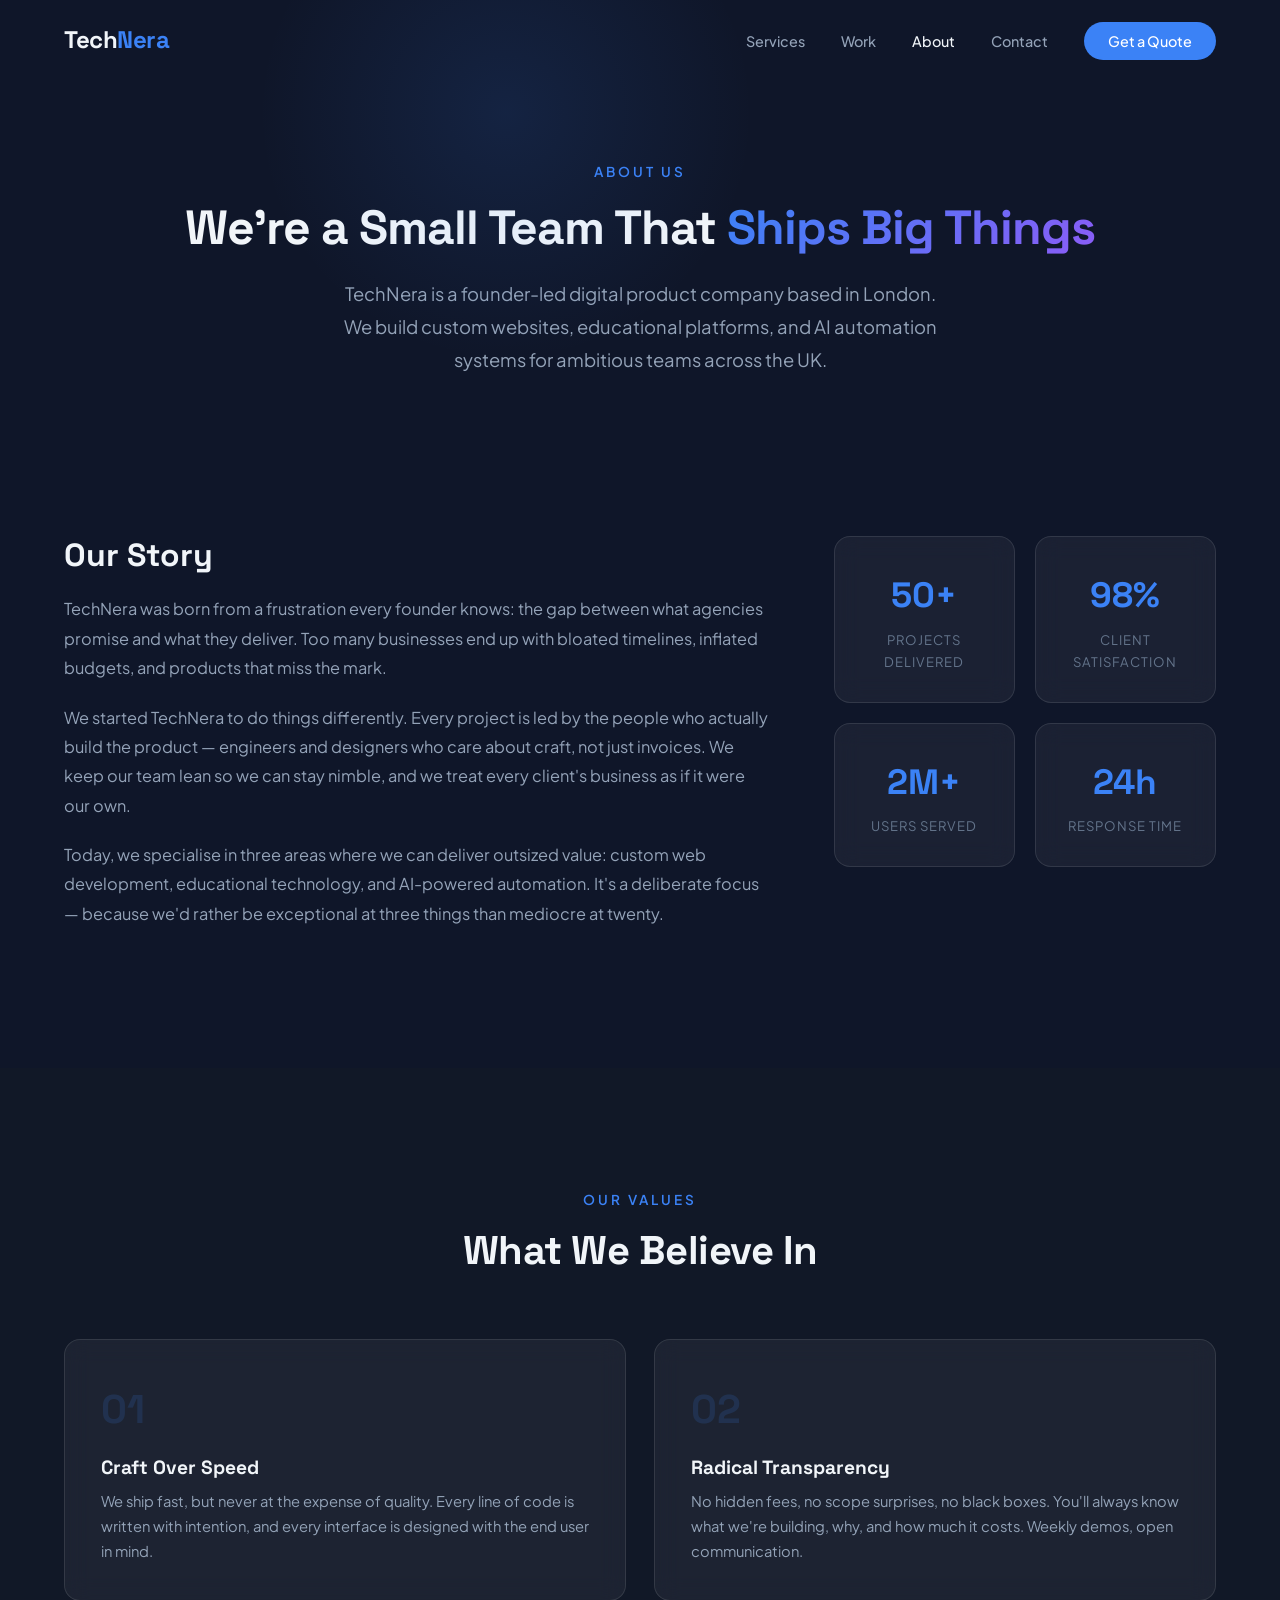
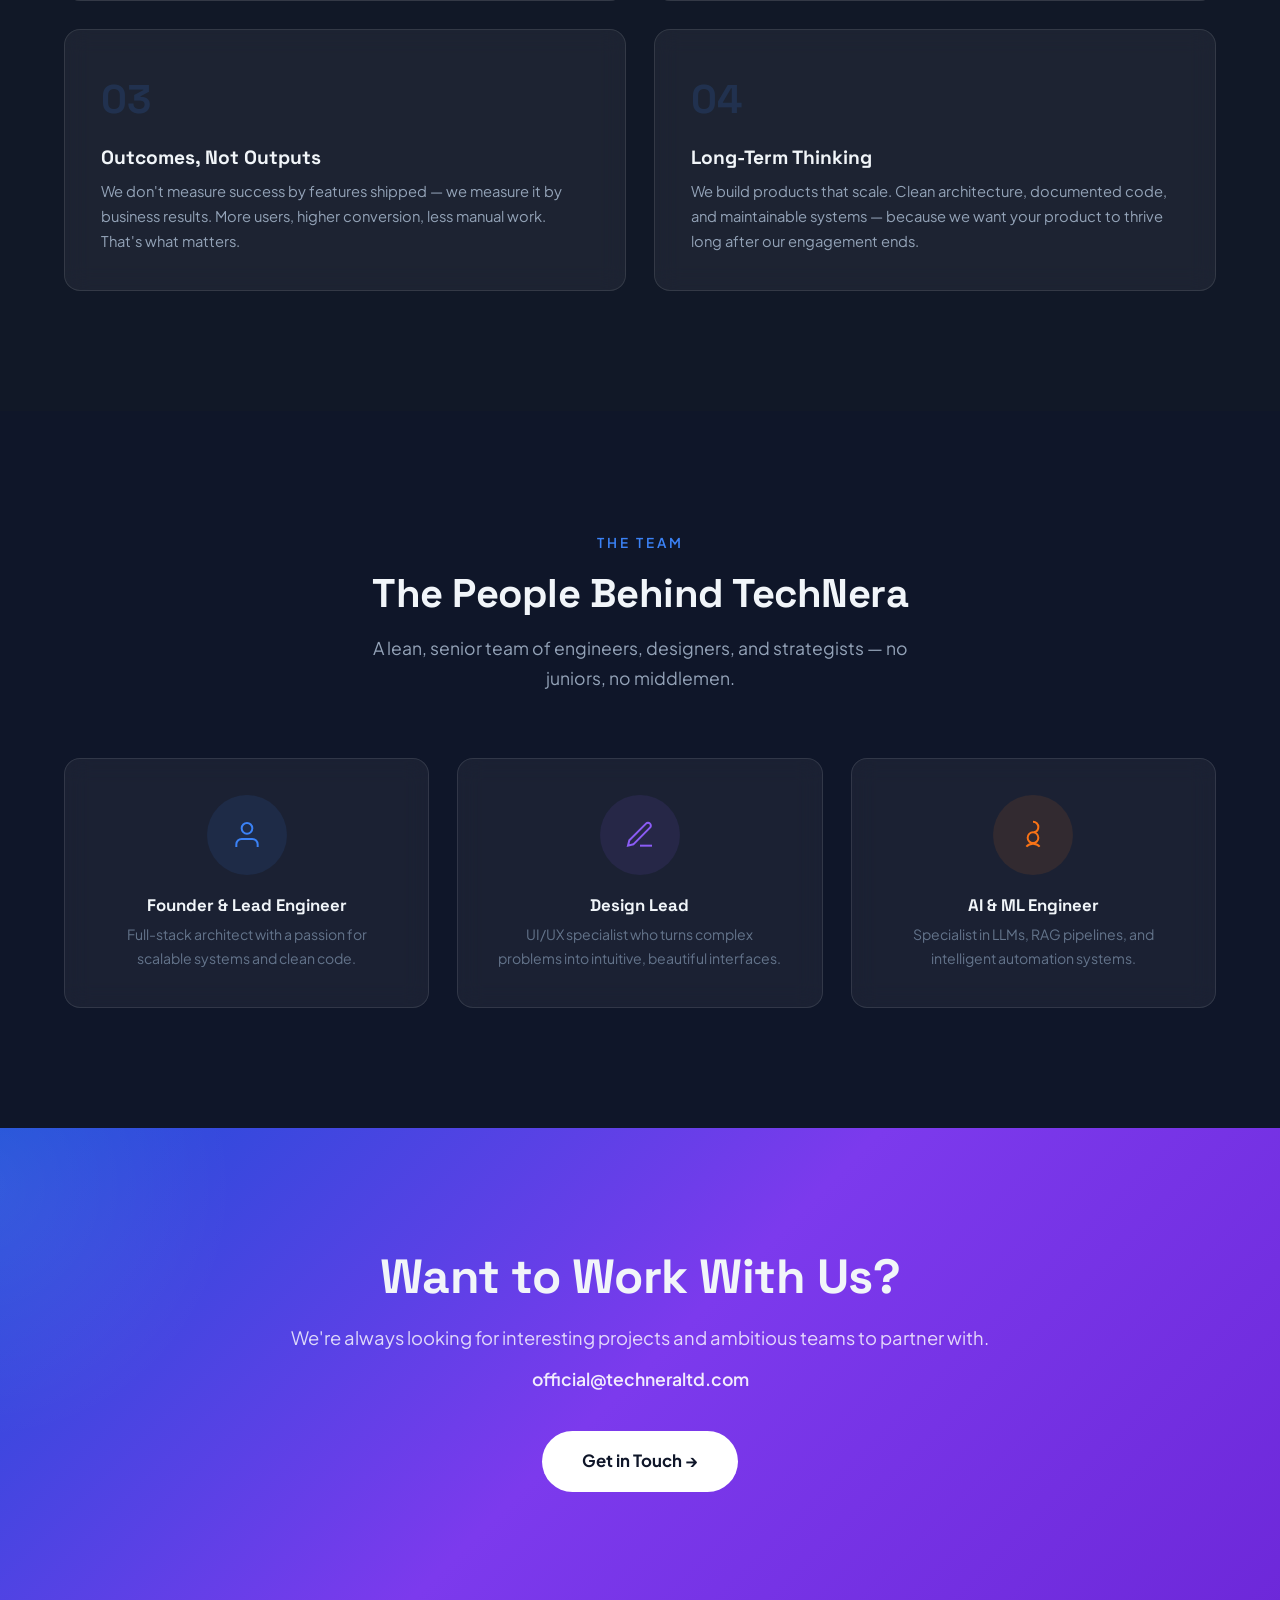
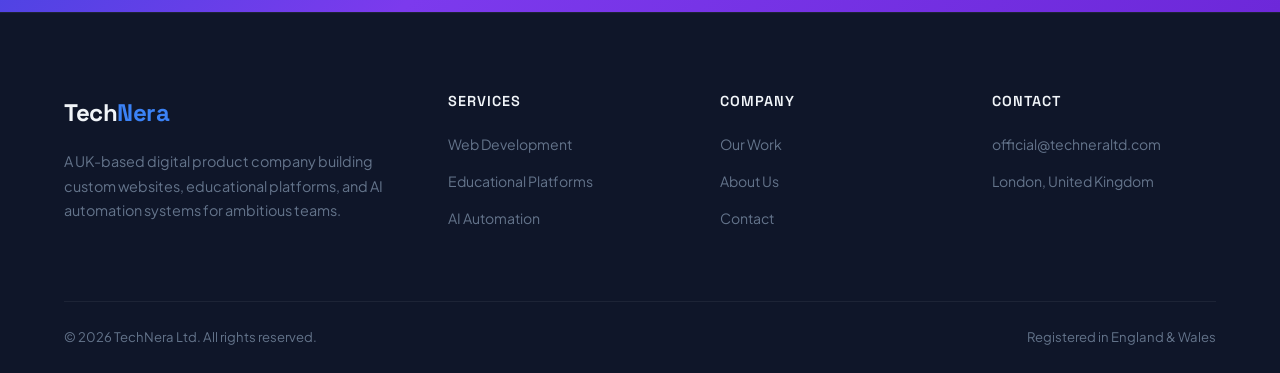
==== about.html @ 90873e56 "Initial commit: TechNera Ltd complete website Full multi-page website for TechNera Ltd including: - " ====
<!DOCTYPE html>
<html lang="en">
<head>
    <meta charset="UTF-8">
    <meta name="viewport" content="width=device-width, initial-scale=1.0">
    <title>About — TechNera Ltd</title>
    <meta name="description" content="Learn about TechNera Ltd — a founder-led UK digital product company building websites, educational platforms, and AI systems.">
    <link rel="preconnect" href="https://fonts.googleapis.com">
    <link rel="preconnect" href="https://fonts.gstatic.com" crossorigin>
    <link href="https://fonts.googleapis.com/css2?family=Plus+Jakarta+Sans:wght@400;500;600;700;800&family=Space+Grotesk:wght@500;600;700&display=swap" rel="stylesheet">
    <link rel="stylesheet" href="styles.css">
</head>
<body>

    <!-- NAVIGATION -->
    <nav class="nav" id="nav">
        <div class="container">
            <a href="index.html" class="nav-logo">Tech<span>Nera</span></a>
            <ul class="nav-links" id="navLinks">
                <li><a href="services.html">Services</a></li>
                <li><a href="work.html">Work</a></li>
                <li><a href="about.html" class="active">About</a></li>
                <li><a href="contact.html">Contact</a></li>
                <li><a href="contact.html" class="nav-cta">Get a Quote</a></li>
            </ul>
            <button class="mobile-toggle" id="mobileToggle" aria-label="Toggle navigation">
                <span></span><span></span><span></span>
            </button>
        </div>
    </nav>

    <!-- PAGE HERO -->
    <section class="page-hero">
        <div class="container">
            <span class="section-label">About Us</span>
            <h1>We're a Small Team That <span class="highlight">Ships Big Things</span></h1>
            <p class="page-hero-sub">TechNera is a founder-led digital product company based in London. We build custom websites, educational platforms, and AI automation systems for ambitious teams across the UK.</p>
        </div>
    </section>

    <!-- STORY -->
    <section class="about-story">
        <div class="container">
            <div class="story-grid reveal">
                <div class="story-content">
                    <h2>Our Story</h2>
                    <p>TechNera was born from a frustration every founder knows: the gap between what agencies promise and what they deliver. Too many businesses end up with bloated timelines, inflated budgets, and products that miss the mark.</p>
                    <p>We started TechNera to do things differently. Every project is led by the people who actually build the product — engineers and designers who care about craft, not just invoices. We keep our team lean so we can stay nimble, and we treat every client's business as if it were our own.</p>
                    <p>Today, we specialise in three areas where we can deliver outsized value: custom web development, educational technology, and AI-powered automation. It's a deliberate focus — because we'd rather be exceptional at three things than mediocre at twenty.</p>
                </div>
                <div class="story-stats">
                    <div class="stat-card reveal">
                        <div class="stat-number">50+</div>
                        <div class="stat-label">Projects Delivered</div>
                    </div>
                    <div class="stat-card reveal">
                        <div class="stat-number">98%</div>
                        <div class="stat-label">Client Satisfaction</div>
                    </div>
                    <div class="stat-card reveal">
                        <div class="stat-number">2M+</div>
                        <div class="stat-label">Users Served</div>
                    </div>
                    <div class="stat-card reveal">
                        <div class="stat-number">24h</div>
                        <div class="stat-label">Response Time</div>
                    </div>
                </div>
            </div>
        </div>
    </section>

    <!-- VALUES -->
    <section class="about-values">
        <div class="container">
            <div class="section-header reveal">
                <span class="section-label">Our Values</span>
                <h2>What We Believe In</h2>
            </div>
            <div class="values-grid">
                <div class="value-card reveal">
                    <div class="value-number">01</div>
                    <h3>Craft Over Speed</h3>
                    <p>We ship fast, but never at the expense of quality. Every line of code is written with intention, and every interface is designed with the end user in mind.</p>
                </div>
                <div class="value-card reveal">
                    <div class="value-number">02</div>
                    <h3>Radical Transparency</h3>
                    <p>No hidden fees, no scope surprises, no black boxes. You'll always know what we're building, why, and how much it costs. Weekly demos, open communication.</p>
                </div>
                <div class="value-card reveal">
                    <div class="value-number">03</div>
                    <h3>Outcomes, Not Outputs</h3>
                    <p>We don't measure success by features shipped — we measure it by business results. More users, higher conversion, less manual work. That's what matters.</p>
                </div>
                <div class="value-card reveal">
                    <div class="value-number">04</div>
                    <h3>Long-Term Thinking</h3>
                    <p>We build products that scale. Clean architecture, documented code, and maintainable systems — because we want your product to thrive long after our engagement ends.</p>
                </div>
            </div>
        </div>
    </section>

    <!-- TEAM -->
    <section class="about-team">
        <div class="container">
            <div class="section-header reveal">
                <span class="section-label">The Team</span>
                <h2>The People Behind TechNera</h2>
                <p>A lean, senior team of engineers, designers, and strategists — no juniors, no middlemen.</p>
            </div>
            <div class="team-grid">
                <div class="team-card reveal">
                    <div class="team-avatar">
                        <div class="avatar-placeholder">
                            <svg width="32" height="32" viewBox="0 0 24 24" fill="none" stroke="#3b82f6" stroke-width="1.5"><path d="M20 21v-2a4 4 0 0 0-4-4H8a4 4 0 0 0-4 4v2"/><circle cx="12" cy="7" r="4"/></svg>
                        </div>
                    </div>
                    <h4>Founder & Lead Engineer</h4>
                    <p>Full-stack architect with a passion for scalable systems and clean code.</p>
                </div>
                <div class="team-card reveal">
                    <div class="team-avatar">
                        <div class="avatar-placeholder purple">
                            <svg width="32" height="32" viewBox="0 0 24 24" fill="none" stroke="#8b5cf6" stroke-width="1.5"><path d="M12 20h9"/><path d="M16.5 3.5a2.121 2.121 0 0 1 3 3L7 19l-4 1 1-4L16.5 3.5z"/></svg>
                        </div>
                    </div>
                    <h4>Design Lead</h4>
                    <p>UI/UX specialist who turns complex problems into intuitive, beautiful interfaces.</p>
                </div>
                <div class="team-card reveal">
                    <div class="team-avatar">
                        <div class="avatar-placeholder coral">
                            <svg width="32" height="32" viewBox="0 0 24 24" fill="none" stroke="#f97316" stroke-width="1.5"><path d="M12 2a4 4 0 0 1 4 4c0 1.95-1.4 3.58-3.25 3.93"/><circle cx="12" cy="14" r="4"/><path d="M7 20.7a7 7 0 0 1 10 0"/></svg>
                        </div>
                    </div>
                    <h4>AI & ML Engineer</h4>
                    <p>Specialist in LLMs, RAG pipelines, and intelligent automation systems.</p>
                </div>
            </div>
        </div>
    </section>

    <!-- CTA -->
    <section class="contact-cta">
        <div class="container">
            <h2>Want to Work With Us?</h2>
            <p>We're always looking for interesting projects and ambitious teams to partner with.</p>
            <a href="mailto:official@techneraltd.com" class="contact-email">official@techneraltd.com</a>
            <a href="contact.html" class="btn-white">Get in Touch &rarr;</a>
        </div>
    </section>

    <!-- FOOTER -->
    <footer class="footer">
        <div class="container">
            <div class="footer-grid">
                <div class="footer-brand">
                    <a href="index.html" class="nav-logo">Tech<span>Nera</span></a>
                    <p>A UK-based digital product company building custom websites, educational platforms, and AI automation systems for ambitious teams.</p>
                </div>
                <div class="footer-col">
                    <h4>Services</h4>
                    <ul>
                        <li><a href="services.html#web">Web Development</a></li>
                        <li><a href="services.html#education">Educational Platforms</a></li>
                        <li><a href="services.html#ai">AI Automation</a></li>
                    </ul>
                </div>
                <div class="footer-col">
                    <h4>Company</h4>
                    <ul>
                        <li><a href="work.html">Our Work</a></li>
                        <li><a href="about.html">About Us</a></li>
                        <li><a href="contact.html">Contact</a></li>
                    </ul>
                </div>
                <div class="footer-col">
                    <h4>Contact</h4>
                    <ul>
                        <li><a href="mailto:official@techneraltd.com">official@techneraltd.com</a></li>
                        <li><a href="#">London, United Kingdom</a></li>
                    </ul>
                </div>
            </div>
            <div class="footer-bottom">
                <span>&copy; 2026 TechNera Ltd. All rights reserved.</span>
                <span>Registered in England & Wales</span>
            </div>
        </div>
    </footer>

    <script src="main.js"></script>
</body>
</html>
---- styles.css ----
/* ===================== BASE & VARIABLES ===================== */
*, *::before, *::after {
    margin: 0;
    padding: 0;
    box-sizing: border-box;
}

:root {
    --bg-primary: #0f1629;
    --bg-secondary: #111827;
    --bg-card: rgba(255, 255, 255, 0.05);
    --border-card: rgba(255, 255, 255, 0.1);
    --accent-blue: #3b82f6;
    --accent-blue-light: #60a5fa;
    --accent-coral: #f97316;
    --accent-purple: #8b5cf6;
    --accent-green: #10b981;
    --accent-teal: #14b8a6;
    --text-heading: #f1f5f9;
    --text-body: #94a3b8;
    --text-muted: #64748b;
    --gradient-blue-purple: linear-gradient(135deg, #3b82f6, #8b5cf6);
    --font-body: 'Plus Jakarta Sans', sans-serif;
    --font-heading: 'Space Grotesk', sans-serif;
}

html {
    scroll-behavior: smooth;
}

body {
    font-family: var(--font-body);
    background-color: var(--bg-primary);
    color: var(--text-body);
    line-height: 1.7;
    overflow-x: hidden;
}

h1, h2, h3, h4, h5, h6 {
    font-family: var(--font-heading);
    color: var(--text-heading);
    line-height: 1.2;
}

a {
    text-decoration: none;
    color: inherit;
    transition: color 0.3s ease;
}

.container {
    max-width: 1200px;
    margin: 0 auto;
    padding: 0 24px;
}

/* ===================== NAVIGATION ===================== */
.nav {
    position: fixed;
    top: 0;
    left: 0;
    right: 0;
    z-index: 1000;
    padding: 20px 0;
    transition: all 0.3s ease;
}

.nav.scrolled {
    padding: 12px 0;
    background: rgba(15, 22, 41, 0.8);
    backdrop-filter: blur(20px);
    -webkit-backdrop-filter: blur(20px);
    border-bottom: 1px solid rgba(255, 255, 255, 0.06);
}

.nav .container {
    display: flex;
    align-items: center;
    justify-content: space-between;
}

.nav-logo {
    font-family: var(--font-heading);
    font-size: 1.5rem;
    font-weight: 700;
    color: var(--text-heading);
    letter-spacing: -0.5px;
}

.nav-logo span {
    color: var(--accent-blue);
}

.nav-links {
    display: flex;
    align-items: center;
    gap: 36px;
    list-style: none;
}

.nav-links a {
    font-size: 0.9rem;
    font-weight: 500;
    color: var(--text-body);
    transition: color 0.3s ease;
}

.nav-links a:hover,
.nav-links a.active {
    color: var(--text-heading);
}

.nav-cta {
    background: var(--accent-blue);
    color: #fff !important;
    padding: 10px 24px;
    border-radius: 50px;
    font-weight: 600;
    font-size: 0.9rem;
    transition: all 0.3s ease;
    border: none;
    cursor: pointer;
}

.nav-cta:hover {
    background: var(--accent-blue-light);
    transform: translateY(-1px);
    box-shadow: 0 4px 20px rgba(59, 130, 246, 0.4);
}

.mobile-toggle {
    display: none;
    flex-direction: column;
    gap: 5px;
    background: none;
    border: none;
    cursor: pointer;
    padding: 4px;
}

.mobile-toggle span {
    width: 24px;
    height: 2px;
    background: var(--text-heading);
    border-radius: 2px;
    transition: all 0.3s ease;
}

/* ===================== PAGE HERO ===================== */
.page-hero {
    padding: 160px 0 80px;
    background: var(--bg-primary);
    text-align: center;
    position: relative;
    overflow: hidden;
}

.page-hero::before {
    content: '';
    position: absolute;
    top: -30%;
    left: 20%;
    width: 500px;
    height: 500px;
    background: radial-gradient(circle, rgba(59, 130, 246, 0.12) 0%, transparent 70%);
    border-radius: 50%;
}

.page-hero.compact {
    padding: 140px 0 60px;
}

.page-hero h1 {
    font-size: 3rem;
    font-weight: 700;
    margin-bottom: 20px;
    letter-spacing: -1px;
}

.highlight {
    background: var(--gradient-blue-purple);
    -webkit-background-clip: text;
    -webkit-text-fill-color: transparent;
    background-clip: text;
}

.page-hero-sub {
    font-size: 1.15rem;
    max-width: 600px;
    margin: 0 auto;
    line-height: 1.8;
}

.section-label {
    font-size: 0.85rem;
    text-transform: uppercase;
    letter-spacing: 3px;
    color: var(--accent-blue);
    font-weight: 600;
    margin-bottom: 16px;
    display: block;
}

.section-header {
    text-align: center;
    margin-bottom: 64px;
}

.section-header h2 {
    font-size: 2.5rem;
    font-weight: 700;
    margin-bottom: 16px;
    letter-spacing: -0.5px;
}

.section-header p {
    font-size: 1.1rem;
    max-width: 560px;
    margin: 0 auto;
}

/* ===================== BUTTONS ===================== */
.btn-primary {
    display: inline-flex;
    align-items: center;
    gap: 8px;
    background: var(--accent-blue);
    color: #fff;
    padding: 14px 32px;
    border-radius: 50px;
    font-weight: 600;
    font-size: 1rem;
    transition: all 0.3s ease;
    border: none;
    cursor: pointer;
    font-family: var(--font-body);
}

.btn-primary:hover {
    background: var(--accent-blue-light);
    transform: translateY(-2px);
    box-shadow: 0 8px 30px rgba(59, 130, 246, 0.35);
    color: #fff;
}

.btn-ghost {
    display: inline-flex;
    align-items: center;
    gap: 8px;
    background: transparent;
    color: var(--text-heading);
    padding: 14px 32px;
    border-radius: 50px;
    font-weight: 600;
    font-size: 1rem;
    border: 1px solid rgba(255, 255, 255, 0.2);
    transition: all 0.3s ease;
    cursor: pointer;
    font-family: var(--font-body);
}

.btn-ghost:hover {
    border-color: var(--accent-blue);
    color: var(--accent-blue);
    transform: translateY(-2px);
}

.btn-white {
    display: inline-flex;
    align-items: center;
    gap: 8px;
    background: #fff;
    color: var(--bg-primary);
    padding: 16px 40px;
    border-radius: 50px;
    font-weight: 700;
    font-size: 1.05rem;
    border: none;
    cursor: pointer;
    transition: all 0.3s ease;
    font-family: var(--font-body);
}

.btn-white:hover {
    transform: translateY(-2px);
    box-shadow: 0 12px 40px rgba(0, 0, 0, 0.25);
}

/* ===================== TECH TAGS ===================== */
.tech-tags {
    display: flex;
    flex-wrap: wrap;
    gap: 8px;
}

.tech-tag {
    padding: 5px 14px;
    border-radius: 50px;
    font-size: 0.75rem;
    font-weight: 500;
    background: rgba(255, 255, 255, 0.06);
    color: var(--text-body);
    border: 1px solid rgba(255, 255, 255, 0.08);
}

/* ===================== PORTFOLIO BADGES ===================== */
.portfolio-badge {
    display: inline-block;
    padding: 5px 14px;
    border-radius: 50px;
    font-size: 0.75rem;
    font-weight: 600;
    background: rgba(59, 130, 246, 0.2);
    color: var(--accent-blue-light);
    margin-bottom: 16px;
}

.portfolio-badge.purple-badge {
    background: rgba(139, 92, 246, 0.2);
    color: #a78bfa;
}

.portfolio-badge.coral-badge {
    background: rgba(249, 115, 22, 0.2);
    color: #fb923c;
}

.portfolio-badge.green-badge {
    background: rgba(16, 185, 129, 0.2);
    color: #34d399;
}

.portfolio-badge.teal-badge {
    background: rgba(20, 184, 166, 0.2);
    color: #2dd4bf;
}

/* ===================== SERVICE DETAIL ===================== */
.service-detail {
    padding: 100px 0;
    background: var(--bg-primary);
}

.service-detail.alt {
    background: var(--bg-secondary);
}

.service-detail-grid {
    display: grid;
    grid-template-columns: 1.2fr 0.8fr;
    gap: 60px;
    align-items: center;
}

.service-detail-grid.reverse {
    grid-template-columns: 0.8fr 1.2fr;
    direction: rtl;
}

.service-detail-grid.reverse > * {
    direction: ltr;
}

.service-icon {
    width: 56px;
    height: 56px;
    border-radius: 14px;
    display: flex;
    align-items: center;
    justify-content: center;
    font-size: 1.5rem;
    margin-bottom: 24px;
}

.service-icon.web { background: rgba(59, 130, 246, 0.15); }
.service-icon.edu { background: rgba(139, 92, 246, 0.15); }
.service-icon.ai { background: rgba(249, 115, 22, 0.15); }

.service-detail-content h2 {
    font-size: 2rem;
    margin-bottom: 16px;
}

.service-detail-content > p {
    font-size: 1.05rem;
    margin-bottom: 32px;
    line-height: 1.8;
}

.service-features {
    list-style: none;
    margin-bottom: 28px;
}

.service-features li {
    margin-bottom: 20px;
    padding-left: 20px;
    position: relative;
}

.service-features li::before {
    content: '';
    position: absolute;
    left: 0;
    top: 8px;
    width: 6px;
    height: 6px;
    border-radius: 50%;
    background: var(--accent-blue);
}

.service-features li strong {
    display: block;
    color: var(--text-heading);
    font-size: 0.95rem;
    margin-bottom: 4px;
}

.service-features li span {
    font-size: 0.88rem;
    color: var(--text-muted);
}

/* Detail Cards */
.detail-card {
    background: var(--bg-card);
    border: 1px solid var(--border-card);
    border-radius: 16px;
    overflow: hidden;
    backdrop-filter: blur(12px);
}

.detail-card.purple-glow {
    box-shadow: 0 0 60px rgba(139, 92, 246, 0.08);
}

.detail-card.coral-glow {
    box-shadow: 0 0 60px rgba(249, 115, 22, 0.08);
}

.detail-card-header {
    display: flex;
    gap: 6px;
    padding: 16px 20px;
    border-bottom: 1px solid var(--border-card);
}

.dot {
    width: 10px;
    height: 10px;
    border-radius: 50%;
}
.dot.red { background: #ef4444; }
.dot.yellow { background: #eab308; }
.dot.green { background: #22c55e; }

.detail-card-body {
    padding: 20px;
    font-family: 'Courier New', monospace;
    font-size: 0.82rem;
    line-height: 1.8;
}

.code-line { color: var(--text-body); }
.code-line.indent { padding-left: 24px; }
.code-keyword { color: #c084fc; }
.code-func { color: #60a5fa; }
.code-prop { color: #34d399; }
.code-string { color: #fbbf24; }

/* Mockup */
.detail-mockup {
    display: flex;
    min-height: 220px;
}

.mockup-sidebar {
    width: 60px;
    background: rgba(255,255,255,0.03);
    border-right: 1px solid var(--border-card);
    padding: 16px 12px;
    display: flex;
    flex-direction: column;
    gap: 12px;
}

.mockup-nav-item {
    width: 100%;
    height: 8px;
    border-radius: 4px;
    background: rgba(255,255,255,0.08);
}

.mockup-nav-item.active {
    background: var(--accent-purple);
    opacity: 0.5;
}

.mockup-main {
    flex: 1;
    padding: 20px;
    display: flex;
    flex-direction: column;
    gap: 12px;
}

.mockup-bar {
    height: 10px;
    border-radius: 5px;
    background: rgba(255,255,255,0.08);
    width: 60%;
}

.mockup-content-block {
    height: 6px;
    border-radius: 3px;
    background: rgba(255,255,255,0.05);
    width: 100%;
}

.mockup-content-block.short {
    width: 70%;
}

.mockup-progress {
    height: 8px;
    border-radius: 4px;
    background: rgba(255,255,255,0.06);
    margin-top: auto;
}

.mockup-progress-fill {
    height: 100%;
    border-radius: 4px;
    background: var(--accent-purple);
    opacity: 0.6;
}

/* AI Flow */
.ai-flow {
    display: flex;
    flex-direction: column;
    align-items: center;
    gap: 12px;
    padding: 36px 24px;
}

.ai-node {
    padding: 12px 28px;
    border-radius: 10px;
    font-size: 0.85rem;
    font-weight: 600;
    text-align: center;
    min-width: 140px;
}

.ai-node.input {
    background: rgba(59, 130, 246, 0.15);
    color: var(--accent-blue-light);
    border: 1px solid rgba(59, 130, 246, 0.3);
}

.ai-node.process {
    background: rgba(249, 115, 22, 0.15);
    color: #fb923c;
    border: 1px solid rgba(249, 115, 22, 0.3);
}

.ai-node.output {
    background: rgba(16, 185, 129, 0.15);
    color: #34d399;
    border: 1px solid rgba(16, 185, 129, 0.3);
}

.ai-arrow {
    color: var(--text-muted);
    font-size: 1.2rem;
}

/* ===================== PRICING ===================== */
.pricing-approach {
    padding: 120px 0;
    background: var(--bg-secondary);
}

.pricing-grid {
    display: grid;
    grid-template-columns: repeat(3, 1fr);
    gap: 28px;
}

.pricing-card {
    background: var(--bg-card);
    border: 1px solid var(--border-card);
    border-radius: 16px;
    padding: 40px 32px;
    text-align: center;
    backdrop-filter: blur(12px);
    transition: all 0.4s ease;
    position: relative;
}

.pricing-card:hover {
    transform: translateY(-4px);
    box-shadow: 0 12px 40px rgba(0,0,0,0.2);
}

.pricing-card.featured {
    border-color: rgba(59, 130, 246, 0.4);
    box-shadow: 0 0 60px rgba(59, 130, 246, 0.1);
}

.pricing-popular {
    position: absolute;
    top: -12px;
    left: 50%;
    transform: translateX(-50%);
    background: var(--accent-blue);
    color: #fff;
    padding: 4px 16px;
    border-radius: 50px;
    font-size: 0.75rem;
    font-weight: 600;
}

.pricing-card h3 {
    font-size: 1.4rem;
    margin-bottom: 8px;
}

.pricing-desc {
    font-size: 0.88rem;
    color: var(--text-muted);
    margin-bottom: 24px;
}

.pricing-range {
    font-family: var(--font-heading);
    font-size: 2rem;
    font-weight: 700;
    color: var(--text-heading);
    margin-bottom: 28px;
}

.pricing-features {
    list-style: none;
    margin-bottom: 32px;
    text-align: left;
}

.pricing-features li {
    padding: 8px 0;
    font-size: 0.9rem;
    padding-left: 24px;
    position: relative;
    border-bottom: 1px solid rgba(255,255,255,0.04);
}

.pricing-features li::before {
    content: '✓';
    position: absolute;
    left: 0;
    color: var(--accent-blue);
    font-weight: 700;
}

/* ===================== WORK / PORTFOLIO PAGE ===================== */
.work-portfolio {
    padding: 0 0 120px;
}

.work-card {
    border-radius: 20px;
    border: 1px solid var(--border-card);
    overflow: hidden;
    transition: all 0.4s ease;
    margin-bottom: 24px;
}

.work-card.featured {
    background: linear-gradient(135deg, #1e3a5f 0%, #0f1629 100%);
    padding: 48px;
}

.work-card.featured.green {
    background: linear-gradient(135deg, #064e3b 0%, #0f1629 100%);
}

.work-card.purple {
    background: linear-gradient(135deg, #2d1b69 0%, #0f1629 100%);
    padding: 36px;
}

.work-card.coral {
    background: linear-gradient(135deg, #5c2d0e 0%, #0f1629 100%);
    padding: 36px;
}

.work-card.blue {
    background: linear-gradient(135deg, #1e3a5f 0%, #0f1629 100%);
    padding: 36px;
}

.work-card.teal {
    background: linear-gradient(135deg, #134e4a 0%, #0f1629 100%);
    padding: 36px;
}

.work-card:hover {
    transform: translateY(-4px);
    box-shadow: 0 16px 48px rgba(0, 0, 0, 0.2);
}

.work-card h2 {
    font-size: 1.8rem;
    margin-bottom: 12px;
}

.work-card h3 {
    font-size: 1.3rem;
    margin-bottom: 10px;
}

.work-card p {
    font-size: 0.95rem;
    margin-bottom: 20px;
    line-height: 1.7;
}

.work-meta {
    display: flex;
    gap: 32px;
    margin-bottom: 20px;
    flex-wrap: wrap;
}

.work-meta-item strong {
    display: block;
    font-size: 0.75rem;
    text-transform: uppercase;
    letter-spacing: 1px;
    color: var(--text-muted);
    margin-bottom: 4px;
}

.work-meta-item span {
    font-size: 0.9rem;
    color: var(--text-heading);
}

.work-row {
    display: grid;
    grid-template-columns: 1fr 1fr;
    gap: 24px;
    margin-bottom: 24px;
}

/* ===================== TESTIMONIALS ===================== */
.testimonials {
    padding: 120px 0;
    background: var(--bg-secondary);
}

.testimonials-grid {
    display: grid;
    grid-template-columns: repeat(3, 1fr);
    gap: 28px;
}

.testimonial-card {
    background: var(--bg-card);
    border: 1px solid var(--border-card);
    border-radius: 16px;
    padding: 32px;
    backdrop-filter: blur(12px);
}

.testimonial-stars {
    color: #fbbf24;
    font-size: 1rem;
    margin-bottom: 16px;
    letter-spacing: 2px;
}

.testimonial-card p {
    font-size: 0.95rem;
    line-height: 1.7;
    margin-bottom: 24px;
    font-style: italic;
}

.testimonial-author strong {
    display: block;
    color: var(--text-heading);
    font-size: 0.9rem;
}

.testimonial-author span {
    font-size: 0.82rem;
    color: var(--text-muted);
}

/* ===================== ABOUT PAGE ===================== */
.about-story {
    padding: 80px 0 120px;
    background: var(--bg-primary);
}

.story-grid {
    display: grid;
    grid-template-columns: 1.3fr 0.7fr;
    gap: 60px;
    align-items: start;
}

.story-content h2 {
    font-size: 2rem;
    margin-bottom: 20px;
}

.story-content p {
    font-size: 1.02rem;
    line-height: 1.8;
    margin-bottom: 20px;
}

.story-stats {
    display: grid;
    grid-template-columns: 1fr 1fr;
    gap: 20px;
}

.stat-card {
    background: var(--bg-card);
    border: 1px solid var(--border-card);
    border-radius: 16px;
    padding: 28px;
    text-align: center;
    backdrop-filter: blur(12px);
}

.stat-number {
    font-family: var(--font-heading);
    font-size: 2.2rem;
    font-weight: 700;
    color: var(--accent-blue);
    margin-bottom: 4px;
}

.stat-label {
    font-size: 0.82rem;
    color: var(--text-muted);
    text-transform: uppercase;
    letter-spacing: 1px;
}

.about-values {
    padding: 120px 0;
    background: var(--bg-secondary);
}

.values-grid {
    display: grid;
    grid-template-columns: repeat(2, 1fr);
    gap: 28px;
}

.value-card {
    background: var(--bg-card);
    border: 1px solid var(--border-card);
    border-radius: 16px;
    padding: 36px;
    backdrop-filter: blur(12px);
    transition: all 0.4s ease;
}

.value-card:hover {
    transform: translateY(-4px);
    border-color: rgba(59, 130, 246, 0.3);
}

.value-number {
    font-family: var(--font-heading);
    font-size: 2.5rem;
    font-weight: 700;
    color: var(--accent-blue);
    opacity: 0.15;
    margin-bottom: 12px;
}

.value-card h3 {
    font-size: 1.2rem;
    margin-bottom: 10px;
}

.value-card p {
    font-size: 0.92rem;
    line-height: 1.7;
}

.about-team {
    padding: 120px 0;
    background: var(--bg-primary);
}

.team-grid {
    display: grid;
    grid-template-columns: repeat(3, 1fr);
    gap: 28px;
}

.team-card {
    background: var(--bg-card);
    border: 1px solid var(--border-card);
    border-radius: 16px;
    padding: 36px;
    text-align: center;
    backdrop-filter: blur(12px);
    transition: all 0.4s ease;
}

.team-card:hover {
    transform: translateY(-4px);
}

.team-avatar {
    margin-bottom: 20px;
}

.avatar-placeholder {
    width: 80px;
    height: 80px;
    border-radius: 50%;
    background: rgba(59, 130, 246, 0.1);
    display: flex;
    align-items: center;
    justify-content: center;
    margin: 0 auto;
}

.avatar-placeholder.purple {
    background: rgba(139, 92, 246, 0.1);
}

.avatar-placeholder.coral {
    background: rgba(249, 115, 22, 0.1);
}

.team-card h4 {
    font-size: 1.05rem;
    margin-bottom: 8px;
}

.team-card p {
    font-size: 0.88rem;
    color: var(--text-muted);
}

/* ===================== CONTACT PAGE ===================== */
.contact-section {
    padding: 0 0 120px;
}

.contact-grid {
    display: grid;
    grid-template-columns: 1.2fr 0.8fr;
    gap: 60px;
    align-items: start;
}

.contact-form {
    display: flex;
    flex-direction: column;
    gap: 24px;
}

.form-row {
    display: grid;
    grid-template-columns: 1fr 1fr;
    gap: 20px;
}

.form-group {
    display: flex;
    flex-direction: column;
    gap: 8px;
}

.form-group label {
    font-size: 0.88rem;
    font-weight: 600;
    color: var(--text-heading);
}

.form-group input,
.form-group select,
.form-group textarea {
    background: rgba(255, 255, 255, 0.05);
    border: 1px solid rgba(255, 255, 255, 0.1);
    border-radius: 12px;
    padding: 14px 18px;
    font-size: 0.95rem;
    color: var(--text-heading);
    font-family: var(--font-body);
    transition: all 0.3s ease;
    outline: none;
}

.form-group input::placeholder,
.form-group textarea::placeholder {
    color: var(--text-muted);
}

.form-group input:focus,
.form-group select:focus,
.form-group textarea:focus {
    border-color: var(--accent-blue);
    box-shadow: 0 0 0 3px rgba(59, 130, 246, 0.15);
}

.form-group select {
    appearance: none;
    background-image: url("data:image/svg+xml,%3Csvg width='12' height='8' viewBox='0 0 12 8' fill='none' xmlns='http://www.w3.org/2000/svg'%3E%3Cpath d='M1 1L6 6L11 1' stroke='%2394a3b8' stroke-width='2' stroke-linecap='round'/%3E%3C/svg%3E");
    background-repeat: no-repeat;
    background-position: right 16px center;
    padding-right: 40px;
}

.form-group select option {
    background: var(--bg-primary);
    color: var(--text-heading);
}

.form-group textarea {
    resize: vertical;
    min-height: 120px;
}

.form-submit {
    align-self: flex-start;
    width: auto;
}

.form-note {
    font-size: 0.82rem;
    color: var(--text-muted);
}

.form-success {
    text-align: center;
    padding: 60px 20px;
}

.success-icon {
    margin-bottom: 20px;
}

.form-success h3 {
    font-size: 1.5rem;
    margin-bottom: 12px;
}

.form-success p {
    font-size: 1rem;
    color: var(--text-body);
}

.contact-info {
    display: flex;
    flex-direction: column;
    gap: 24px;
}

.contact-info-card {
    background: var(--bg-card);
    border: 1px solid var(--border-card);
    border-radius: 16px;
    padding: 24px;
    backdrop-filter: blur(12px);
}

.contact-info-icon {
    margin-bottom: 12px;
}

.contact-info-card h4 {
    font-size: 0.95rem;
    margin-bottom: 4px;
}

.contact-info-card a,
.contact-info-card p {
    font-size: 0.9rem;
    color: var(--text-body);
}

.contact-info-card a:hover {
    color: var(--accent-blue);
}

.faq-section {
    margin-top: 12px;
}

.faq-section h3 {
    font-size: 1.2rem;
    margin-bottom: 20px;
}

.faq-item {
    margin-bottom: 20px;
    padding-bottom: 20px;
    border-bottom: 1px solid rgba(255,255,255,0.06);
}

.faq-item:last-child {
    border-bottom: none;
    padding-bottom: 0;
}

.faq-item h4 {
    font-size: 0.95rem;
    margin-bottom: 6px;
    font-weight: 600;
}

.faq-item p {
    font-size: 0.88rem;
    color: var(--text-muted);
    line-height: 1.6;
}

/* ===================== CTA SECTION ===================== */
.contact-cta {
    padding: 120px 0;
    background: linear-gradient(135deg, #1d4ed8 0%, #7c3aed 50%, #6d28d9 100%);
    text-align: center;
    position: relative;
    overflow: hidden;
}

.contact-cta::before {
    content: '';
    position: absolute;
    top: -50%;
    left: -25%;
    width: 600px;
    height: 600px;
    background: radial-gradient(circle, rgba(255, 255, 255, 0.08) 0%, transparent 60%);
    border-radius: 50%;
}

.contact-cta .container {
    position: relative;
    z-index: 2;
}

.contact-cta h2 {
    font-size: 3rem;
    margin-bottom: 16px;
    letter-spacing: -0.5px;
}

.contact-cta p {
    font-size: 1.15rem;
    color: rgba(255, 255, 255, 0.8);
    margin-bottom: 12px;
}

.contact-email {
    font-size: 1.1rem;
    color: rgba(255, 255, 255, 0.9);
    font-weight: 600;
    margin-bottom: 36px;
    display: block;
}

/* ===================== FOOTER ===================== */
.footer {
    padding: 80px 0 0;
    background: var(--bg-primary);
    border-top: 1px solid rgba(255, 255, 255, 0.06);
}

.footer-grid {
    display: grid;
    grid-template-columns: 1.5fr 1fr 1fr 1fr;
    gap: 48px;
    margin-bottom: 60px;
}

.footer-brand .nav-logo {
    margin-bottom: 16px;
    display: block;
}

.footer-brand p {
    font-size: 0.9rem;
    line-height: 1.7;
    color: var(--text-muted);
}

.footer-col h4 {
    font-size: 0.9rem;
    font-weight: 600;
    margin-bottom: 20px;
    text-transform: uppercase;
    letter-spacing: 1px;
}

.footer-col ul {
    list-style: none;
}

.footer-col ul li {
    margin-bottom: 10px;
}

.footer-col ul li a {
    font-size: 0.88rem;
    color: var(--text-muted);
    transition: color 0.3s ease;
}

.footer-col ul li a:hover {
    color: var(--text-heading);
}

.footer-bottom {
    border-top: 1px solid rgba(255, 255, 255, 0.06);
    padding: 24px 0;
    display: flex;
    align-items: center;
    justify-content: space-between;
    font-size: 0.82rem;
    color: var(--text-muted);
}

/* ===================== REVEAL ANIMATION ===================== */
.reveal {
    opacity: 0;
    transform: translateY(30px);
    transition: all 0.7s cubic-bezier(0.16, 1, 0.3, 1);
}

.reveal.visible {
    opacity: 1;
    transform: translateY(0);
}

/* ===================== RESPONSIVE ===================== */
@media (max-width: 1024px) {
    .service-detail-grid,
    .service-detail-grid.reverse {
        grid-template-columns: 1fr;
        direction: ltr;
    }

    .story-grid {
        grid-template-columns: 1fr;
    }

    .footer-grid {
        grid-template-columns: 1fr 1fr;
        gap: 36px;
    }
}

@media (max-width: 768px) {
    .nav-links {
        display: none;
        position: fixed;
        top: 0;
        left: 0;
        right: 0;
        bottom: 0;
        background: rgba(15, 22, 41, 0.97);
        backdrop-filter: blur(20px);
        flex-direction: column;
        justify-content: center;
        align-items: center;
        gap: 28px;
        z-index: 999;
    }

    .nav-links.active {
        display: flex;
    }

    .nav-links a {
        font-size: 1.2rem;
    }

    .mobile-toggle {
        display: flex;
        z-index: 1001;
    }

    .mobile-toggle.active span:nth-child(1) {
        transform: rotate(45deg) translate(5px, 5px);
    }

    .mobile-toggle.active span:nth-child(2) {
        opacity: 0;
    }

    .mobile-toggle.active span:nth-child(3) {
        transform: rotate(-45deg) translate(5px, -5px);
    }

    .page-hero h1 {
        font-size: 2rem;
    }

    .section-header h2 {
        font-size: 1.8rem;
    }

    .pricing-grid {
        grid-template-columns: 1fr;
    }

    .work-row {
        grid-template-columns: 1fr;
    }

    .testimonials-grid {
        grid-template-columns: 1fr;
    }

    .values-grid {
        grid-template-columns: 1fr;
    }

    .team-grid {
        grid-template-columns: 1fr;
    }

    .contact-grid {
        grid-template-columns: 1fr;
    }

    .form-row {
        grid-template-columns: 1fr;
    }

    .footer-grid {
        grid-template-columns: 1fr;
        gap: 32px;
    }

    .footer-bottom {
        flex-direction: column;
        gap: 8px;
        text-align: center;
    }

    .contact-cta h2 {
        font-size: 2rem;
    }

    .story-stats {
        grid-template-columns: 1fr 1fr;
    }
}
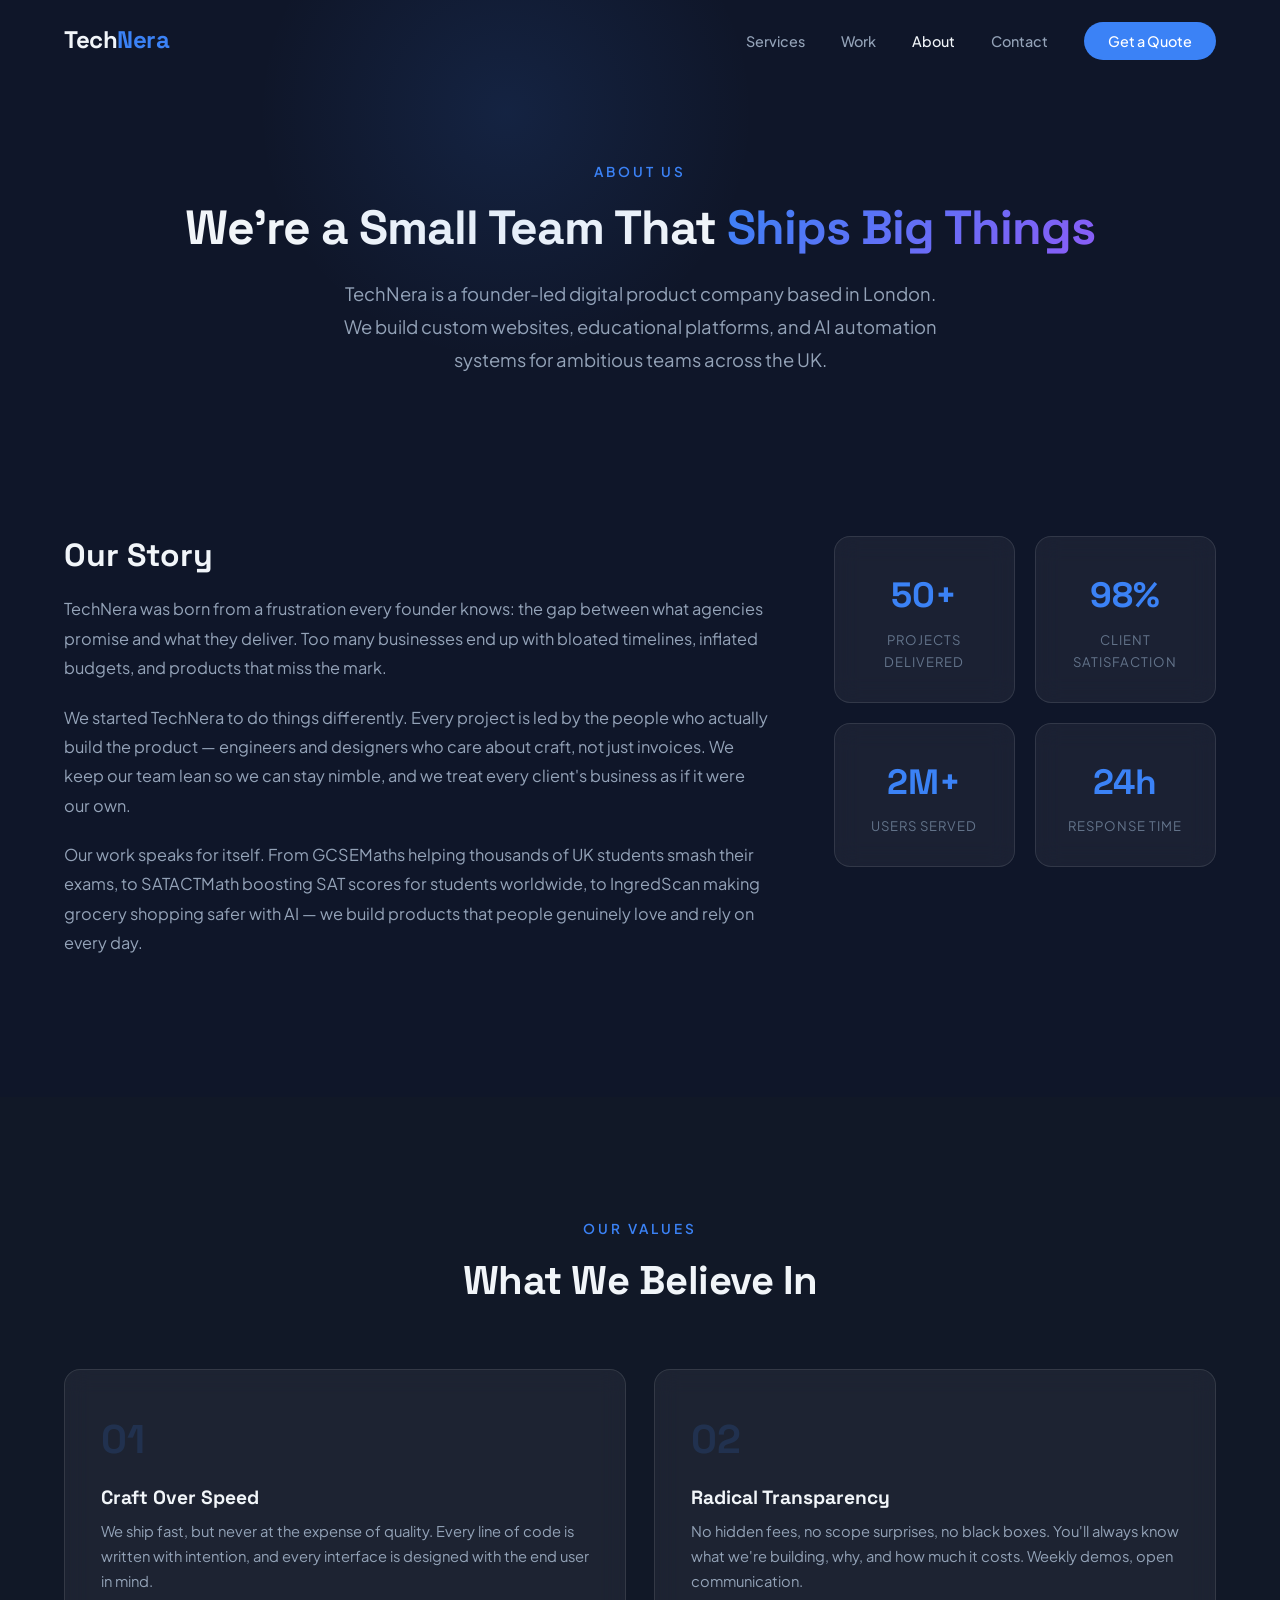
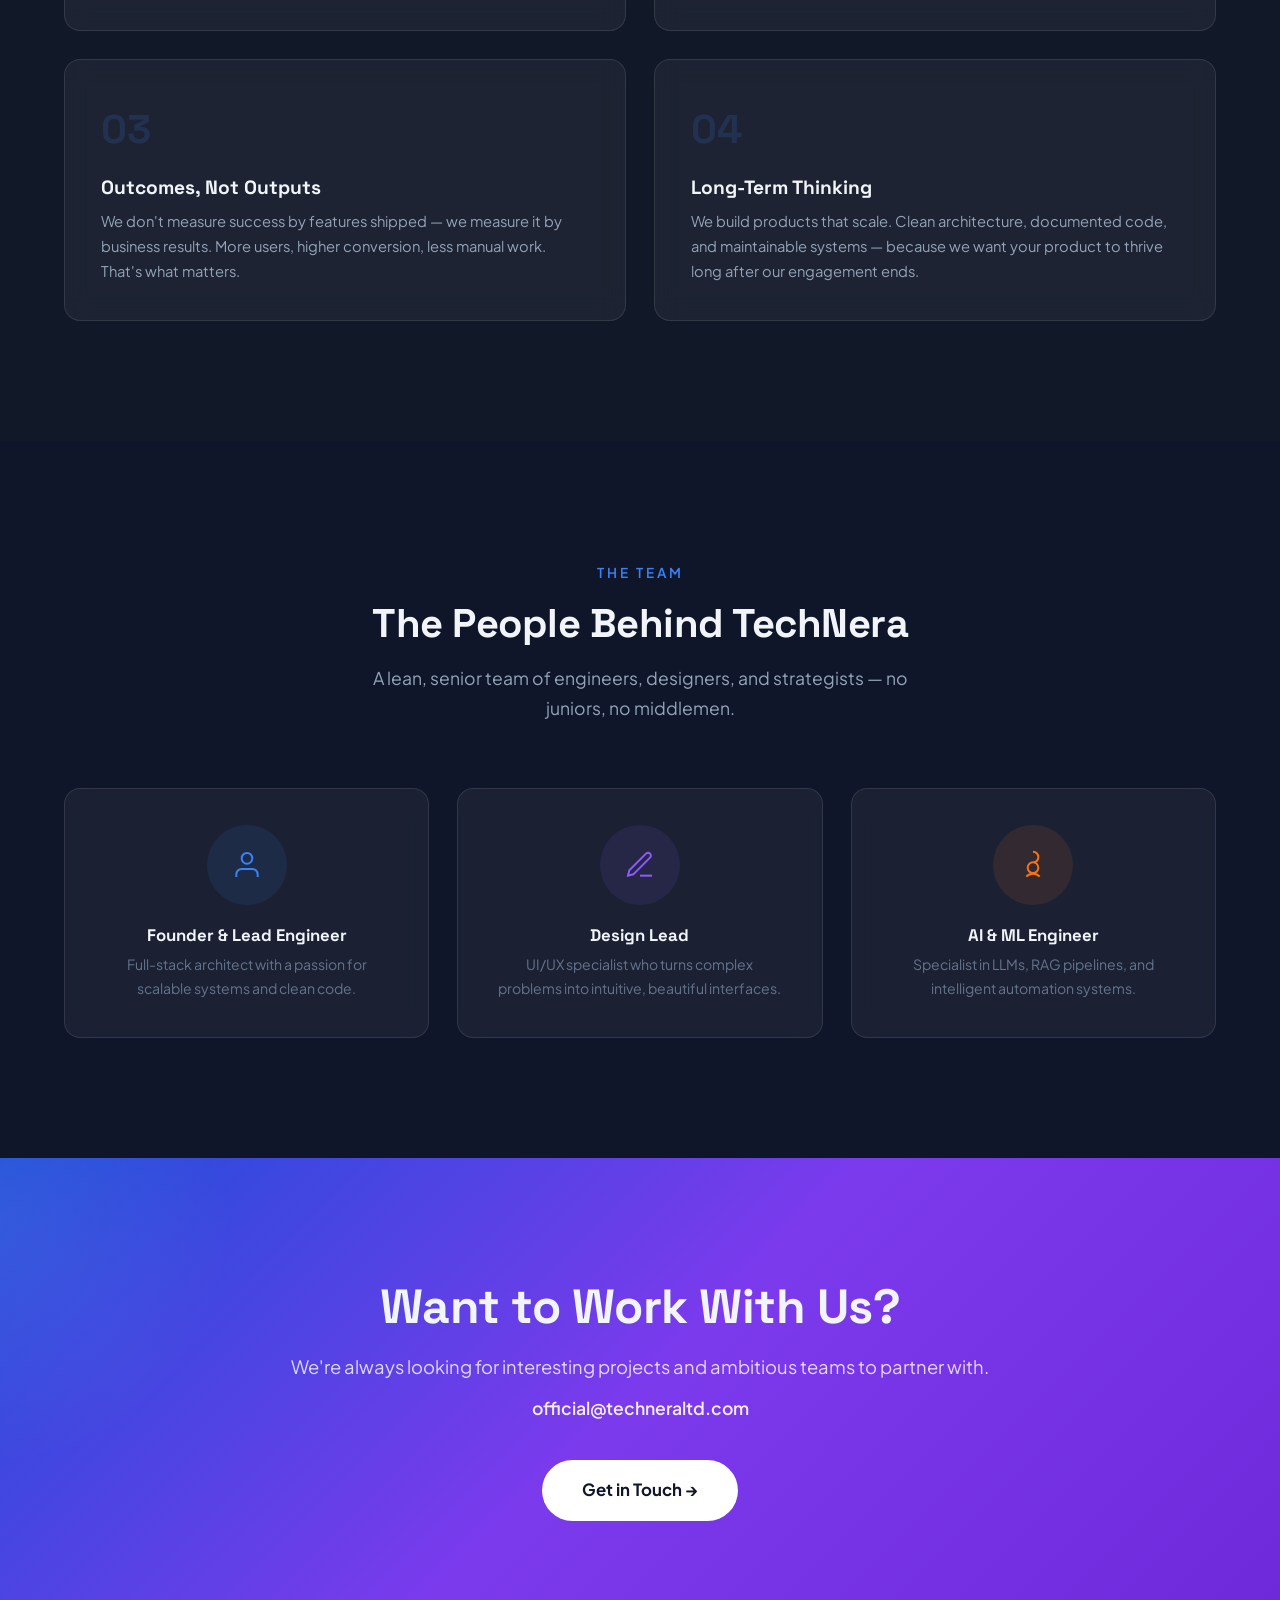
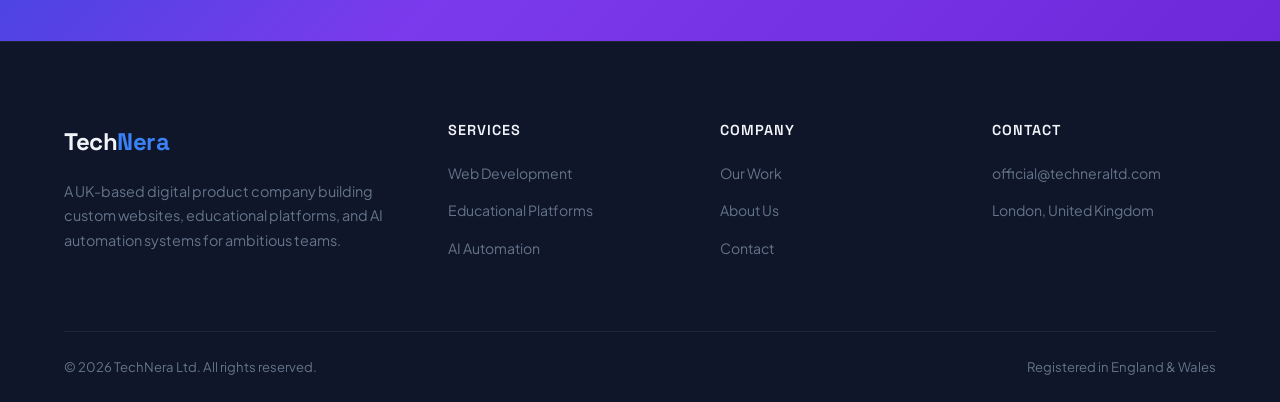
==== commit 0dcec65a: "Update portfolio with real projects and remove pricing section - Replace placeholder projects with G" ====
--- a/about.html
+++ b/about.html
@@ -46,7 +46,7 @@
                     <h2>Our Story</h2>
                     <p>TechNera was born from a frustration every founder knows: the gap between what agencies promise and what they deliver. Too many businesses end up with bloated timelines, inflated budgets, and products that miss the mark.</p>
                     <p>We started TechNera to do things differently. Every project is led by the people who actually build the product — engineers and designers who care about craft, not just invoices. We keep our team lean so we can stay nimble, and we treat every client's business as if it were our own.</p>
-                    <p>Today, we specialise in three areas where we can deliver outsized value: custom web development, educational technology, and AI-powered automation. It's a deliberate focus — because we'd rather be exceptional at three things than mediocre at twenty.</p>
+                    <p>Our work speaks for itself. From GCSEMaths helping thousands of UK students smash their exams, to SATACTMath boosting SAT scores for students worldwide, to IngredScan making grocery shopping safer with AI — we build products that people genuinely love and rely on every day.</p>
                 </div>
                 <div class="story-stats">
                     <div class="stat-card reveal">
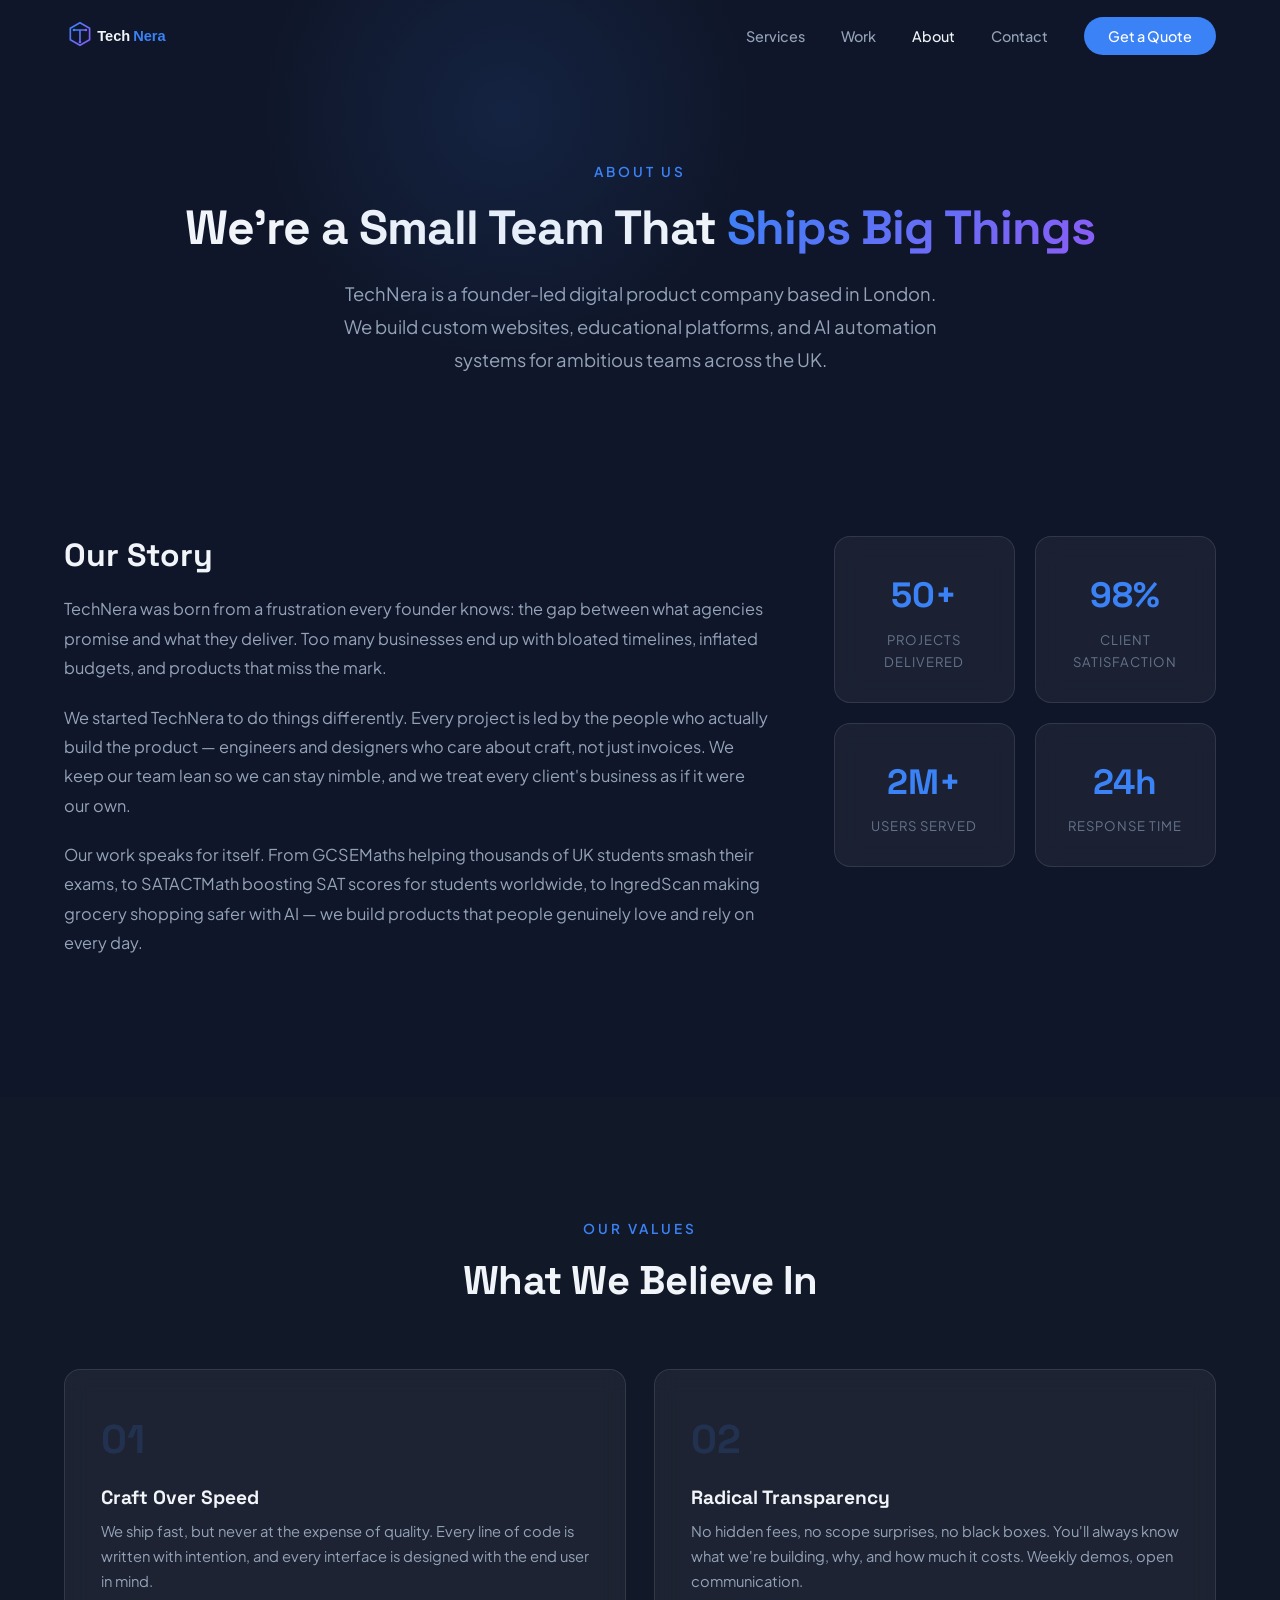
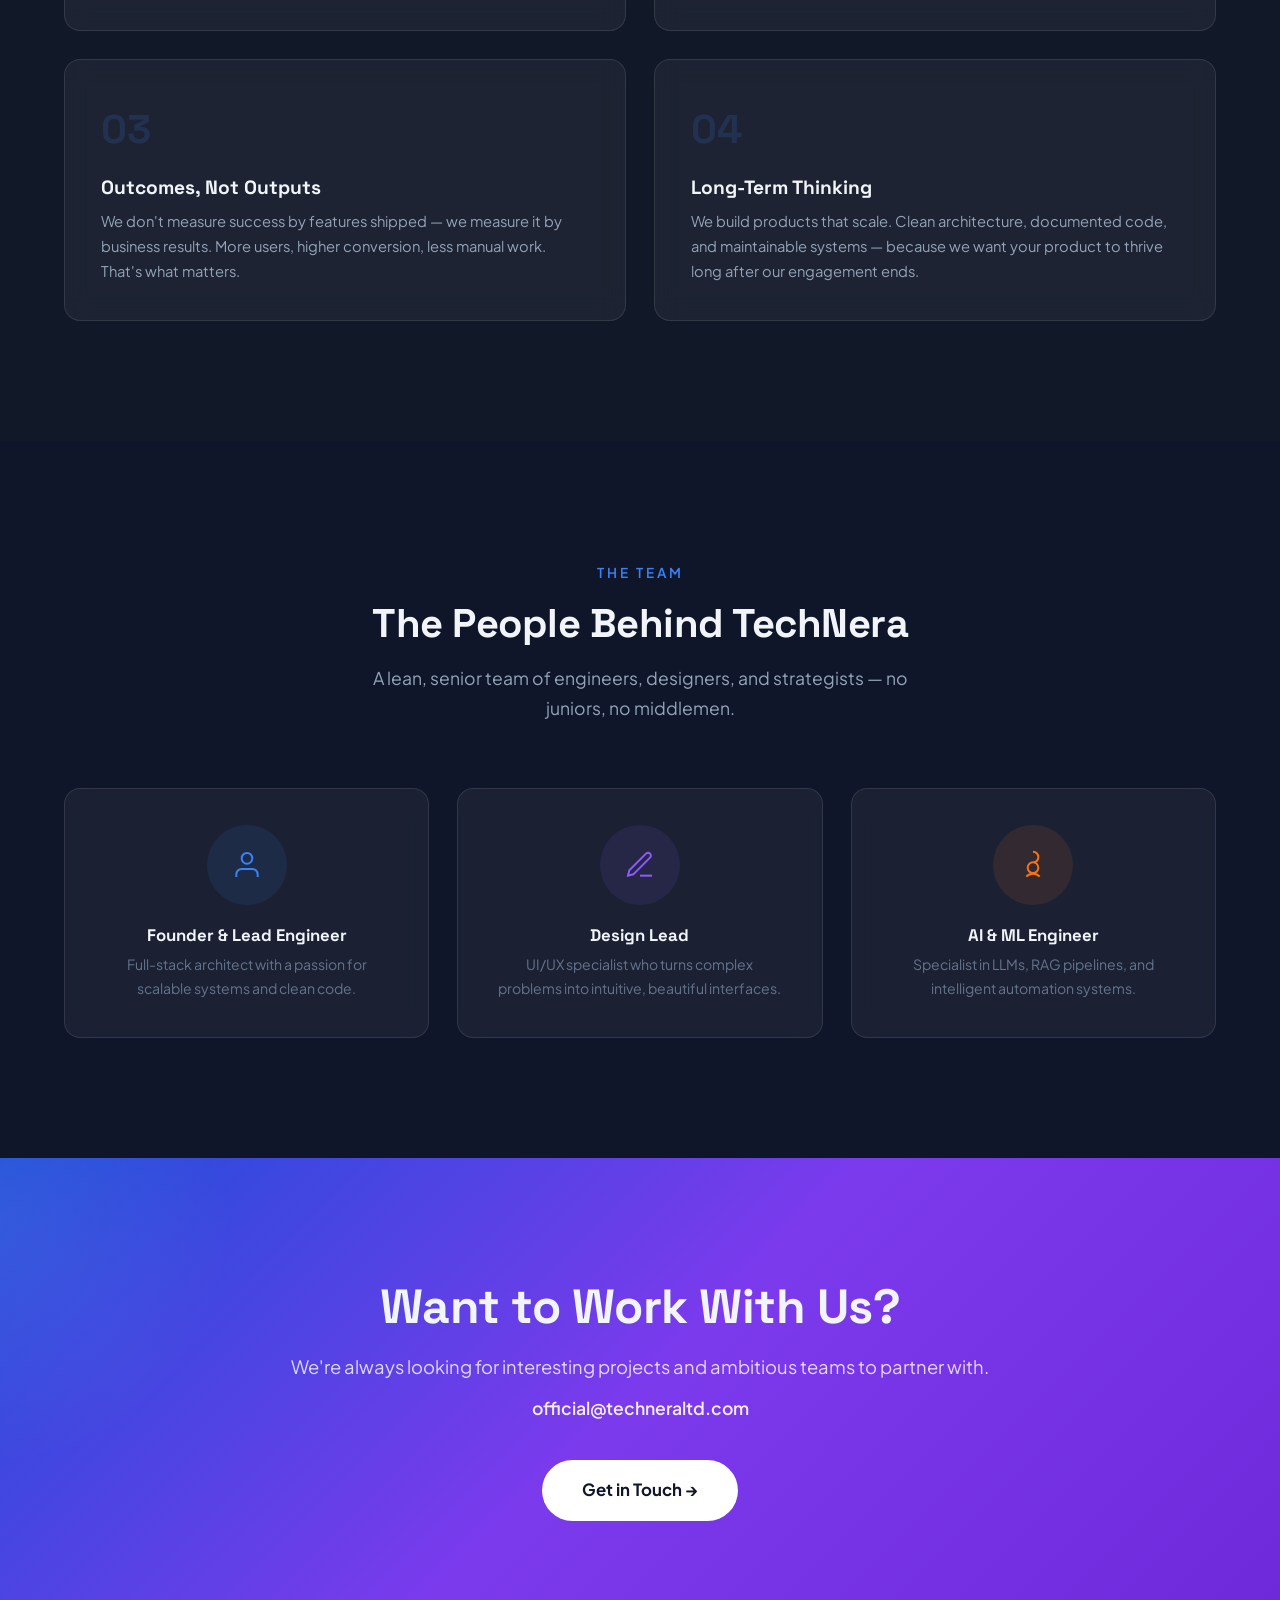
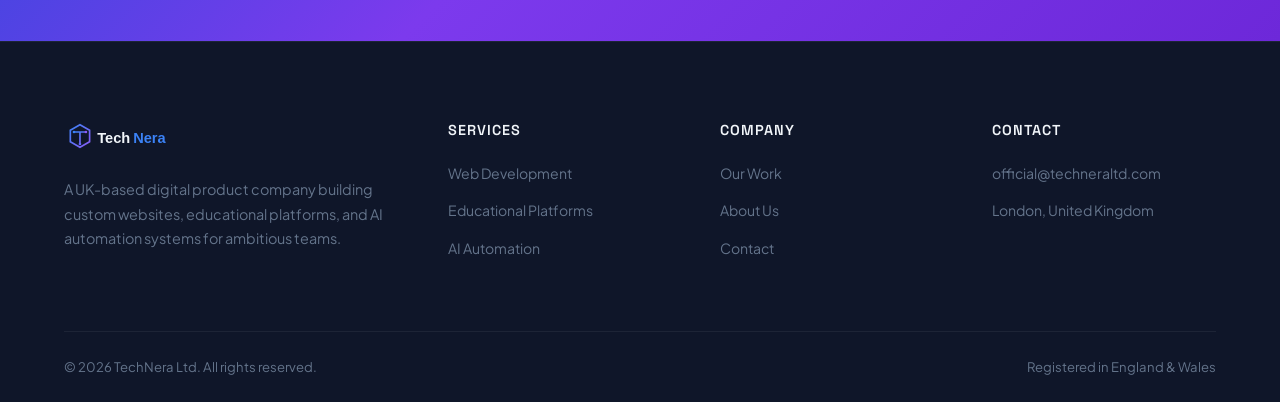
==== commit 7e79f052: "Add SVG logo and favicon across all pages - Custom hexagonal tech icon with gradient blue-to-purple " ====
--- a/about.html
+++ b/about.html
@@ -8,6 +8,7 @@
     <link rel="preconnect" href="https://fonts.googleapis.com">
     <link rel="preconnect" href="https://fonts.gstatic.com" crossorigin>
     <link href="https://fonts.googleapis.com/css2?family=Plus+Jakarta+Sans:wght@400;500;600;700;800&family=Space+Grotesk:wght@500;600;700&display=swap" rel="stylesheet">
+    <link rel="icon" type="image/svg+xml" href="favicon.svg">
     <link rel="stylesheet" href="styles.css">
 </head>
 <body>
@@ -15,7 +16,7 @@
     <!-- NAVIGATION -->
     <nav class="nav" id="nav">
         <div class="container">
-            <a href="index.html" class="nav-logo">Tech<span>Nera</span></a>
+            <a href="index.html" class="nav-logo"><img src="logo.svg" alt="TechNera" height="32"></a>
             <ul class="nav-links" id="navLinks">
                 <li><a href="services.html">Services</a></li>
                 <li><a href="work.html">Work</a></li>
@@ -157,7 +158,7 @@
         <div class="container">
             <div class="footer-grid">
                 <div class="footer-brand">
-                    <a href="index.html" class="nav-logo">Tech<span>Nera</span></a>
+                    <a href="index.html" class="nav-logo"><img src="logo.svg" alt="TechNera" height="32"></a>
                     <p>A UK-based digital product company building custom websites, educational platforms, and AI automation systems for ambitious teams.</p>
                 </div>
                 <div class="footer-col">
--- a/styles.css
+++ b/styles.css
@@ -80,15 +80,13 @@
 }
 
 .nav-logo {
-    font-family: var(--font-heading);
-    font-size: 1.5rem;
-    font-weight: 700;
-    color: var(--text-heading);
-    letter-spacing: -0.5px;
-}
-
-.nav-logo span {
-    color: var(--accent-blue);
+    display: flex;
+    align-items: center;
+}
+
+.nav-logo img {
+    height: 32px;
+    width: auto;
 }
 
 .nav-links {
